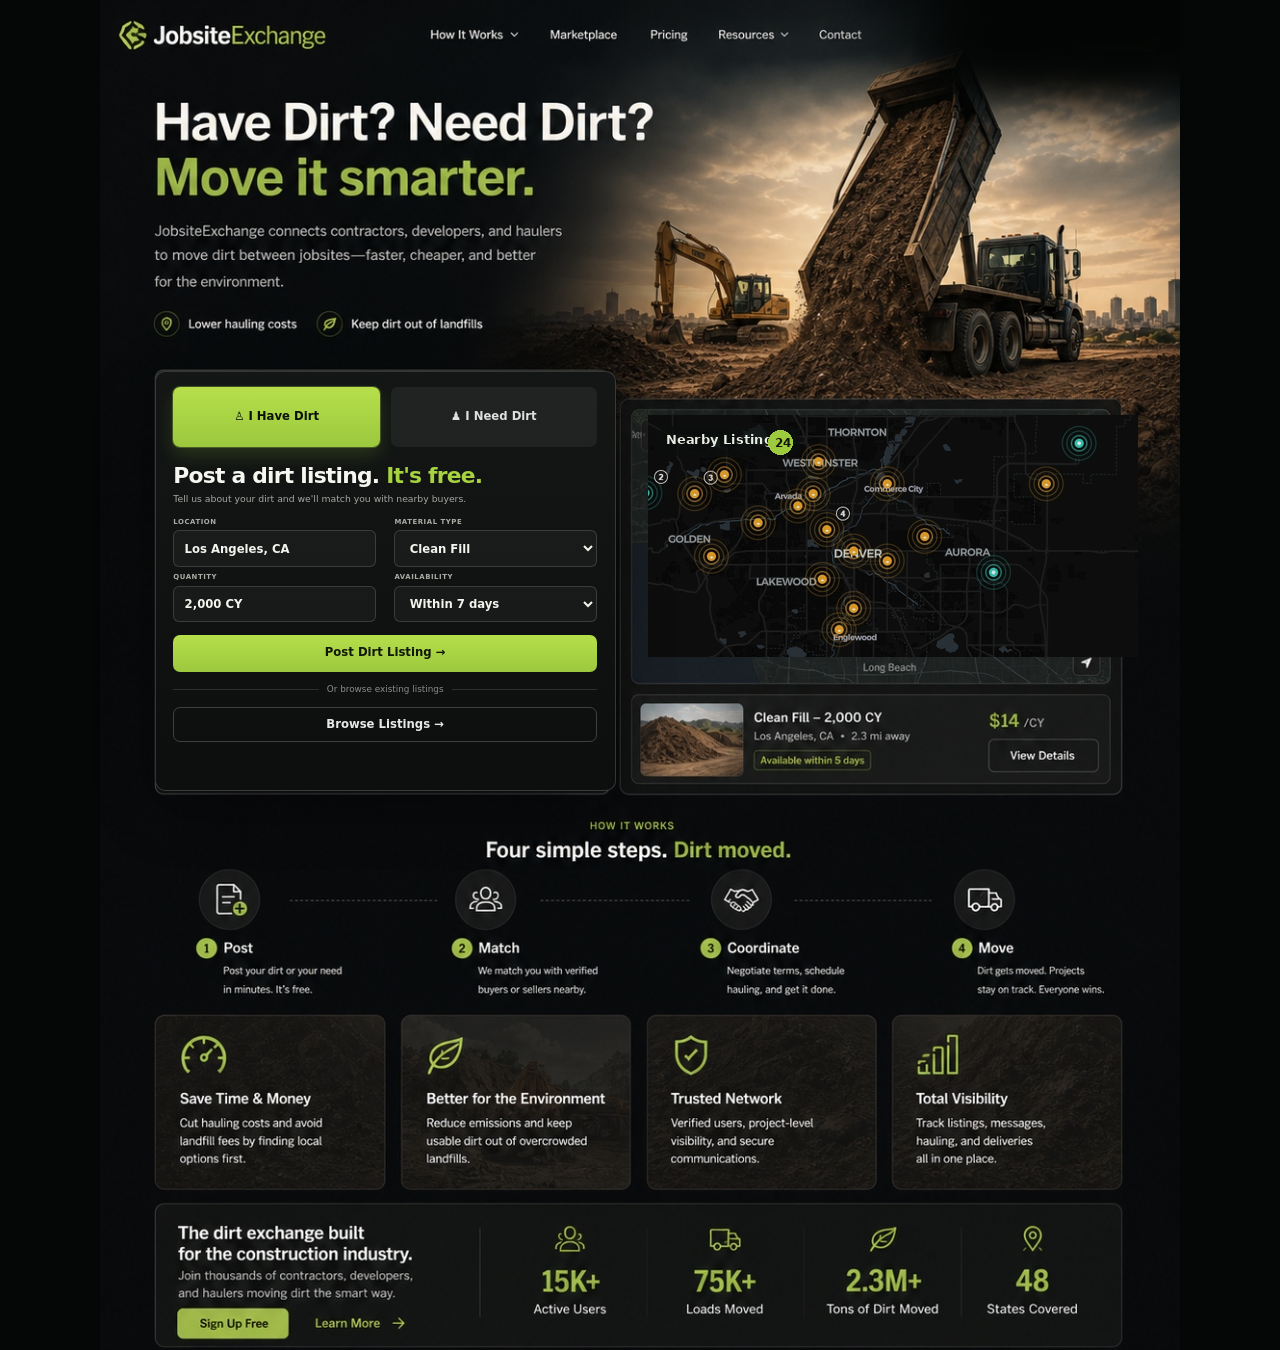
==== index.html @ 37ec5fbb "Initial commit via Netlify [skip ci]" ====
<!doctype html>
<html lang="en">
  <head>
    <meta charset="UTF-8" />
    <meta name="viewport" content="width=device-width, initial-scale=1.0" />
    <title>JobsiteExchange — Move Dirt Smarter</title>
    <meta name="description" content="Connect jobsites that have dirt with jobsites that need it. Post free listings, browse nearby suppliers, and move material smarter with JobsiteExchange." />
    <meta property="og:title" content="JobsiteExchange — Move Dirt Smarter" />
    <meta property="og:description" content="Connect jobsites that have dirt with jobsites that need it. Post free listings and browse nearby suppliers." />
    <meta property="og:type" content="website" />
    <meta property="og:url" content="https://jobsiteexchange.com/" />
    <meta property="og:image" content="https://jobsiteexchange.com/approved-homepage-visual.png" />
    <meta name="twitter:card" content="summary_large_image" />
    <meta name="twitter:title" content="JobsiteExchange — Move Dirt Smarter" />
    <meta name="twitter:description" content="Connect jobsites that have dirt with jobsites that need it." />
    <meta name="twitter:image" content="https://jobsiteexchange.com/approved-homepage-visual.png" />
    <link rel="stylesheet" href="./styles.css" />
  </head>
  <body>
    <main class="mockup-shell" aria-label="JobsiteExchange homepage">
      <div class="mockup-frame">
        <div
          class="mockup-image"
          role="img"
          aria-label="JobsiteExchange homepage — move dirt smarter"
        ></div>

        <section class="listing-card-live" aria-label="Post a dirt listing">
          <div class="intent-toggle" role="tablist" aria-label="Listing intent">
            <button class="intent-tab is-active" type="button" role="tab" aria-selected="true" data-mode="have">
              <span aria-hidden="true">♙</span>
              I Have Dirt
            </button>
            <button class="intent-tab" type="button" role="tab" aria-selected="false" data-mode="need">
              <span aria-hidden="true">♟</span>
              I Need Dirt
            </button>
          </div>

          <form class="quick-listing-form" id="quickListingForm" data-mode="have">
            <div class="form-copy">
              <h2 id="formTitle">Post a dirt listing. <span>It's free.</span></h2>
              <p id="formSubtitle">Tell us about your dirt and we'll match you with nearby buyers.</p>
            </div>

            <div class="field-grid">
              <label class="field">
                <span id="locationLabel">Location</span>
                <input id="locationField" name="location" type="text" value="Los Angeles, CA" autocomplete="street-address" />
              </label>
              <label class="field">
                <span id="materialLabel">Material Type</span>
                <select id="materialField" name="material">
                  <option>Clean Fill</option>
                  <option>Topsoil</option>
                  <option>Aggregate</option>
                  <option>Concrete</option>
                  <option>Mixed Dirt</option>
                </select>
              </label>
              <label class="field">
                <span id="quantityLabel">Quantity</span>
                <input id="quantityField" name="quantity" type="text" value="2,000 CY" inputmode="numeric" />
              </label>
              <label class="field">
                <span id="timelineLabel">Availability</span>
                <select id="timelineField" name="timeline">
                  <option>Within 7 days</option>
                  <option>This week</option>
                  <option>Next 2 weeks</option>
                  <option>Flexible</option>
                </select>
              </label>
            </div>

            <button class="primary-action" id="formSubmit" type="submit">Post Dirt Listing <span aria-hidden="true">→</span></button>
            <div class="divider"><span></span><em>Or browse existing listings</em><span></span></div>
            <button class="secondary-action" id="browseListings" type="button">Browse Listings <span aria-hidden="true">→</span></button>
          </form>
        </section>

        <!-- Nav hotspots -->
        <a class="hotspot logo" href="https://jobsiteexchange.com/" aria-label="Go to homepage"></a>
        <a class="hotspot nav-how" href="#how" aria-label="How it works"></a>
        <a class="hotspot nav-market" href="https://jobsiteexchange.com/#/map" aria-label="Marketplace map"></a>
        <a class="hotspot nav-pricing" href="#pricing" aria-label="Pricing"></a>
        <a class="hotspot nav-resources" href="#resources" aria-label="Resources"></a>
        <a class="hotspot nav-contact" href="#contact" aria-label="Contact"></a>

        <!-- Map card hotspots -->
        <a class="hotspot map-widget" href="https://jobsiteexchange.com/#/map" aria-label="Open map"></a>
        <a class="hotspot view-details" href="https://jobsiteexchange.com/#/map" aria-label="View listing details"></a>

        <!-- How it works hotspots -->
        <a class="hotspot how-post" href="#how" aria-label="How posting works"></a>
        <a class="hotspot how-match" href="#how" aria-label="How matching works"></a>
        <a class="hotspot how-coordinate" href="#how" aria-label="How coordination works"></a>
        <a class="hotspot how-move" href="#how" aria-label="How moving works"></a>

        <!-- Bottom CTA hotspots -->
        <a class="hotspot bottom-post" href="https://jobsiteexchange.com/#/post" aria-label="Post free listing"></a>
        <a class="hotspot bottom-learn" href="#how" aria-label="Learn more"></a>

        <!-- Scroll anchor targets -->
        <span id="how" class="anchor-target" aria-hidden="true"></span>
        <span id="pricing" class="anchor-target" aria-hidden="true"></span>
        <span id="resources" class="anchor-target" aria-hidden="true"></span>
        <span id="contact" class="anchor-target" aria-hidden="true"></span>
      </div>
    </main>

    <script>
      const listingContent = {
        have: {
          title: 'Post a dirt listing.',
          accent: 'It\'s free.',
          subtitle: 'Tell us about your dirt and we\'ll match you with nearby buyers.',
          labels: ['Location', 'Material Type', 'Quantity', 'Availability'],
          location: 'Los Angeles, CA',
          quantity: '2,000 CY',
          timeline: ['Within 7 days', 'This week', 'Next 2 weeks', 'Flexible'],
          materials: ['Clean Fill', 'Topsoil', 'Aggregate', 'Concrete', 'Mixed Dirt'],
          cta: 'Post Dirt Listing',
          intent: 'have-dirt'
        },
        need: {
          title: 'Post what you need.',
          accent: 'It\'s free.',
          subtitle: 'Tell us what your jobsite needs and we\'ll surface nearby suppliers.',
          labels: ['Jobsite Location', 'Material Needed', 'Needed Quantity', 'Timeline'],
          location: 'Denver, CO',
          quantity: '500 CY',
          timeline: ['ASAP', 'Within 7 days', 'Next 2 weeks', 'Flexible'],
          materials: ['Clean Fill', 'Structural Fill', 'Topsoil', 'Road Base', 'Aggregate'],
          cta: 'Post Need Listing',
          intent: 'need-dirt'
        }
      };

      const tabs = Array.from(document.querySelectorAll('.intent-tab'));
      const form = document.getElementById('quickListingForm');
      const formTitle = document.getElementById('formTitle');
      const formSubtitle = document.getElementById('formSubtitle');
      const labels = [
        document.getElementById('locationLabel'),
        document.getElementById('materialLabel'),
        document.getElementById('quantityLabel'),
        document.getElementById('timelineLabel')
      ];
      const locationField = document.getElementById('locationField');
      const quantityField = document.getElementById('quantityField');
      const materialField = document.getElementById('materialField');
      const timelineField = document.getElementById('timelineField');
      const submitButton = document.getElementById('formSubmit');
      const browseButton = document.getElementById('browseListings');

      function fillOptions(select, options) {
        select.innerHTML = options.map((value) => `<option>${value}</option>`).join('');
      }

      function setMode(mode) {
        const content = listingContent[mode];
        form.dataset.mode = mode;
        tabs.forEach((tab) => {
          const selected = tab.dataset.mode === mode;
          tab.classList.toggle('is-active', selected);
          tab.setAttribute('aria-selected', String(selected));
        });
        formTitle.innerHTML = `${content.title} <span>${content.accent}</span>`;
        formSubtitle.textContent = content.subtitle;
        labels.forEach((label, index) => {
          label.textContent = content.labels[index];
        });
        locationField.value = content.location;
        quantityField.value = content.quantity;
        fillOptions(materialField, content.materials);
        fillOptions(timelineField, content.timeline);
        submitButton.innerHTML = `${content.cta} <span aria-hidden="true">→</span>`;
      }

      tabs.forEach((tab) => {
        tab.addEventListener('click', () => setMode(tab.dataset.mode));
      });

      form.addEventListener('submit', (event) => {
        event.preventDefault();
        const mode = form.dataset.mode || 'have';
        const intent = listingContent[mode].intent;
        window.location.href = `https://jobsiteexchange.com/#/post?intent=${intent}`;
      });

      browseButton.addEventListener('click', () => {
        window.location.href = 'https://jobsiteexchange.com/#/map';
      });
    </script>
  </body>
</html>
---- styles.css ----
:root {
  --page-bg: #050706;
  --green: #b6df4a;
  --green-dark: #9bc83e;
  --focus: #b6df4a;
}

* {
  box-sizing: border-box;
}

html,
body {
  min-height: 100%;
  margin: 0;
  background: var(--page-bg);
}

body {
  display: flex;
  justify-content: center;
  color: #fff;
  font-family: ui-sans-serif, system-ui, -apple-system, BlinkMacSystemFont, "Segoe UI", sans-serif;
}

.mockup-shell {
  width: 100%;
  min-height: 100vh;
  display: flex;
  justify-content: center;
  align-items: flex-start;
  background:
    radial-gradient(circle at 50% 0%, rgba(158, 203, 61, 0.08), transparent 30rem),
    #050706;
}

.mockup-frame {
  position: relative;
  width: min(1080px, 100vw);
  aspect-ratio: 1080 / 1350;
  margin: 0 auto;
  container-type: inline-size;
}

.mockup-image {
  position: absolute;
  inset: 0;
  display: block;
  width: 100%;
  height: 100%;
  background-image: url("./approved-homepage-visual.png");
  background-size: 100% 100%;
  background-repeat: no-repeat;
  user-select: none;
}

/* ── Live form card ── */
.listing-card-live {
  position: absolute;
  left: 5.05%;
  top: 27.45%;
  width: 42.7%;
  height: 31.15%;
  z-index: 8;
  padding: 1.45% 1.65% 1.35%;
  border: 1px solid rgba(255, 255, 255, 0.16);
  border-radius: 10px;
  background:
    linear-gradient(180deg, rgba(20, 23, 22, 0.97), rgba(13, 15, 14, 0.98)),
    rgba(10, 12, 11, 0.96);
  box-shadow: 0 18px 55px rgba(0, 0, 0, 0.34);
  color: #f4f4ee;
}

/* ── Toggle ── */
.intent-toggle {
  display: grid;
  grid-template-columns: 1fr 1fr;
  gap: 2.6%;
  height: 15.3%;
  margin-bottom: 4.2%;
}

.intent-tab {
  appearance: none;
  border: 0;
  border-radius: 7px;
  background: rgba(255, 255, 255, 0.055);
  color: rgba(255, 255, 255, 0.86);
  cursor: pointer;
  font: 700 1.08cqw / 1 ui-sans-serif, system-ui, -apple-system, BlinkMacSystemFont, "Segoe UI", sans-serif;
  transition: background 140ms ease, color 140ms ease, box-shadow 140ms ease;
}

.intent-tab.is-active {
  background: linear-gradient(180deg, #b6df4a, #9bc83e);
  color: #0b1009;
  box-shadow: 0 0 0 1px rgba(201, 246, 82, 0.24), 0 8px 18px rgba(142, 183, 54, 0.2);
}

/* ── Form ── */
.quick-listing-form {
  height: 80.5%;
  display: flex;
  flex-direction: column;
}

.form-copy h2 {
  margin: 0 0 1.1%;
  color: #f6f7f1;
  font-size: 2.02cqw;
  line-height: 1.08;
  letter-spacing: -0.035em;
}

.form-copy h2 span {
  color: #a8d341;
}

.form-copy p {
  margin: 0 0 3.1%;
  color: rgba(245, 245, 238, 0.66);
  font-size: 0.86cqw;
  line-height: 1.38;
}

.field-grid {
  display: grid;
  grid-template-columns: 1fr 1fr;
  column-gap: 4.4%;
  row-gap: 6.4%;
  margin-bottom: 4.4%;
}

.field {
  display: grid;
  gap: 5px;
  min-width: 0;
}

.field span {
  color: rgba(245, 245, 238, 0.68);
  font-size: 0.64cqw;
  line-height: 1;
  font-weight: 800;
  letter-spacing: 0.08em;
  text-transform: uppercase;
}

.field input,
.field select {
  width: 100%;
  min-width: 0;
  height: 3.42cqw;
  border: 1px solid rgba(255, 255, 255, 0.15);
  border-radius: 6px;
  background: rgba(255, 255, 255, 0.035);
  color: #f4f4ee;
  padding: 0 0.95cqw;
  font: 600 1.08cqw / 1 ui-sans-serif, system-ui, -apple-system, BlinkMacSystemFont, "Segoe UI", sans-serif;
  outline: none;
}

.field select {
  color-scheme: dark;
}

.field input:focus,
.field select:focus {
  border-color: rgba(182, 223, 74, 0.72);
  box-shadow: 0 0 0 2px rgba(182, 223, 74, 0.14);
}

/* ── Buttons ── */
.primary-action,
.secondary-action {
  width: 100%;
  border-radius: 7px;
  cursor: pointer;
  font: 800 1.08cqw / 1 ui-sans-serif, system-ui, -apple-system, BlinkMacSystemFont, "Segoe UI", sans-serif;
}

.primary-action {
  height: 3.42cqw;
  border: 0;
  background: linear-gradient(180deg, #b6df4a, #9bc83e);
  color: #111809;
}

.primary-action:hover {
  background: linear-gradient(180deg, #c8f050, #aadc48);
}

.secondary-action {
  height: 3.25cqw;
  border: 1px solid rgba(255, 255, 255, 0.2);
  background: transparent;
  color: rgba(255, 255, 255, 0.9);
}

.secondary-action:hover {
  border-color: rgba(255, 255, 255, 0.4);
  background: rgba(255, 255, 255, 0.05);
}

/* ── Divider ── */
.divider {
  display: grid;
  grid-template-columns: 1fr auto 1fr;
  align-items: center;
  gap: 8px;
  margin: 3.0% 0;
  color: rgba(245, 245, 238, 0.54);
  font-size: 0.82cqw;
}

.divider span {
  height: 1px;
  background: rgba(255, 255, 255, 0.13);
}

.divider em {
  font-style: normal;
}

/* ── Hotspot links over mockup image ── */
.hotspot {
  position: absolute;
  display: block;
  border-radius: 8px;
  outline: none;
  cursor: pointer;
}

.hotspot:focus-visible {
  box-shadow:
    0 0 0 2px rgba(5, 7, 6, 0.9),
    0 0 0 5px var(--focus);
  background: rgba(182, 223, 74, 0.12);
}

.logo          { left: 1.6%;  top: 1.3%;  width: 20.0%; height: 2.7%; }
.nav-how       { left: 31.5%; top: 1.65%; width: 9.3%;  height: 2.2%; }
.nav-market    { left: 43.8%; top: 1.65%; width: 10.4%; height: 2.2%; }
.nav-pricing   { left: 55.9%; top: 1.65%; width: 6.4%;  height: 2.2%; }
.nav-resources { left: 65.0%; top: 1.65%; width: 10.0%; height: 2.2%; }
.nav-contact   { left: 78.4%; top: 1.65%; width: 7.2%;  height: 2.2%; }

.map-widget    { left: 51.7%; top: 32.5%; width: 42.5%; height: 18.2%; }
.view-details  { left: 82.2%; top: 54.9%; width: 9.8%;  height: 3.4%; }

.how-post        { left: 8.1%;  top: 64.7%; width: 13.0%; height: 10.4%; }
.how-match       { left: 32.4%; top: 64.7%; width: 14.0%; height: 10.4%; }
.how-coordinate  { left: 56.2%; top: 64.7%; width: 15.8%; height: 10.4%; }
.how-move        { left: 81.0%; top: 64.7%; width: 12.8%; height: 10.4%; }

.bottom-post  { left: 7.3%;  top: 96.7%; width: 12.7%; height: 2.4%; }
.bottom-learn { left: 21.6%; top: 96.7%; width: 11.0%; height: 2.4%; }

/* ── Anchor scroll targets ── */
.anchor-target {
  position: absolute;
  width: 1px;
  height: 1px;
  pointer-events: none;
}

#how       { left: 0; top: 82%; }
#pricing   { left: 0; top: 99%; }
#resources { left: 0; top: 99%; }
#contact   { left: 0; top: 99%; }

/* ── Mobile ── */
@media (max-width: 760px) {
  .mockup-frame {
    width: 100vw;
    margin: 0;
  }

  .listing-card-live {
    border-radius: 5px;
  }

  .field {
    gap: 2px;
  }

  .field input,
  .field select {
    padding: 0 4px;
    border-radius: 3px;
  }

  .intent-tab,
  .primary-action,
  .secondary-action {
    border-radius: 3px;
  }

  .divider {
    gap: 3px;
  }
}
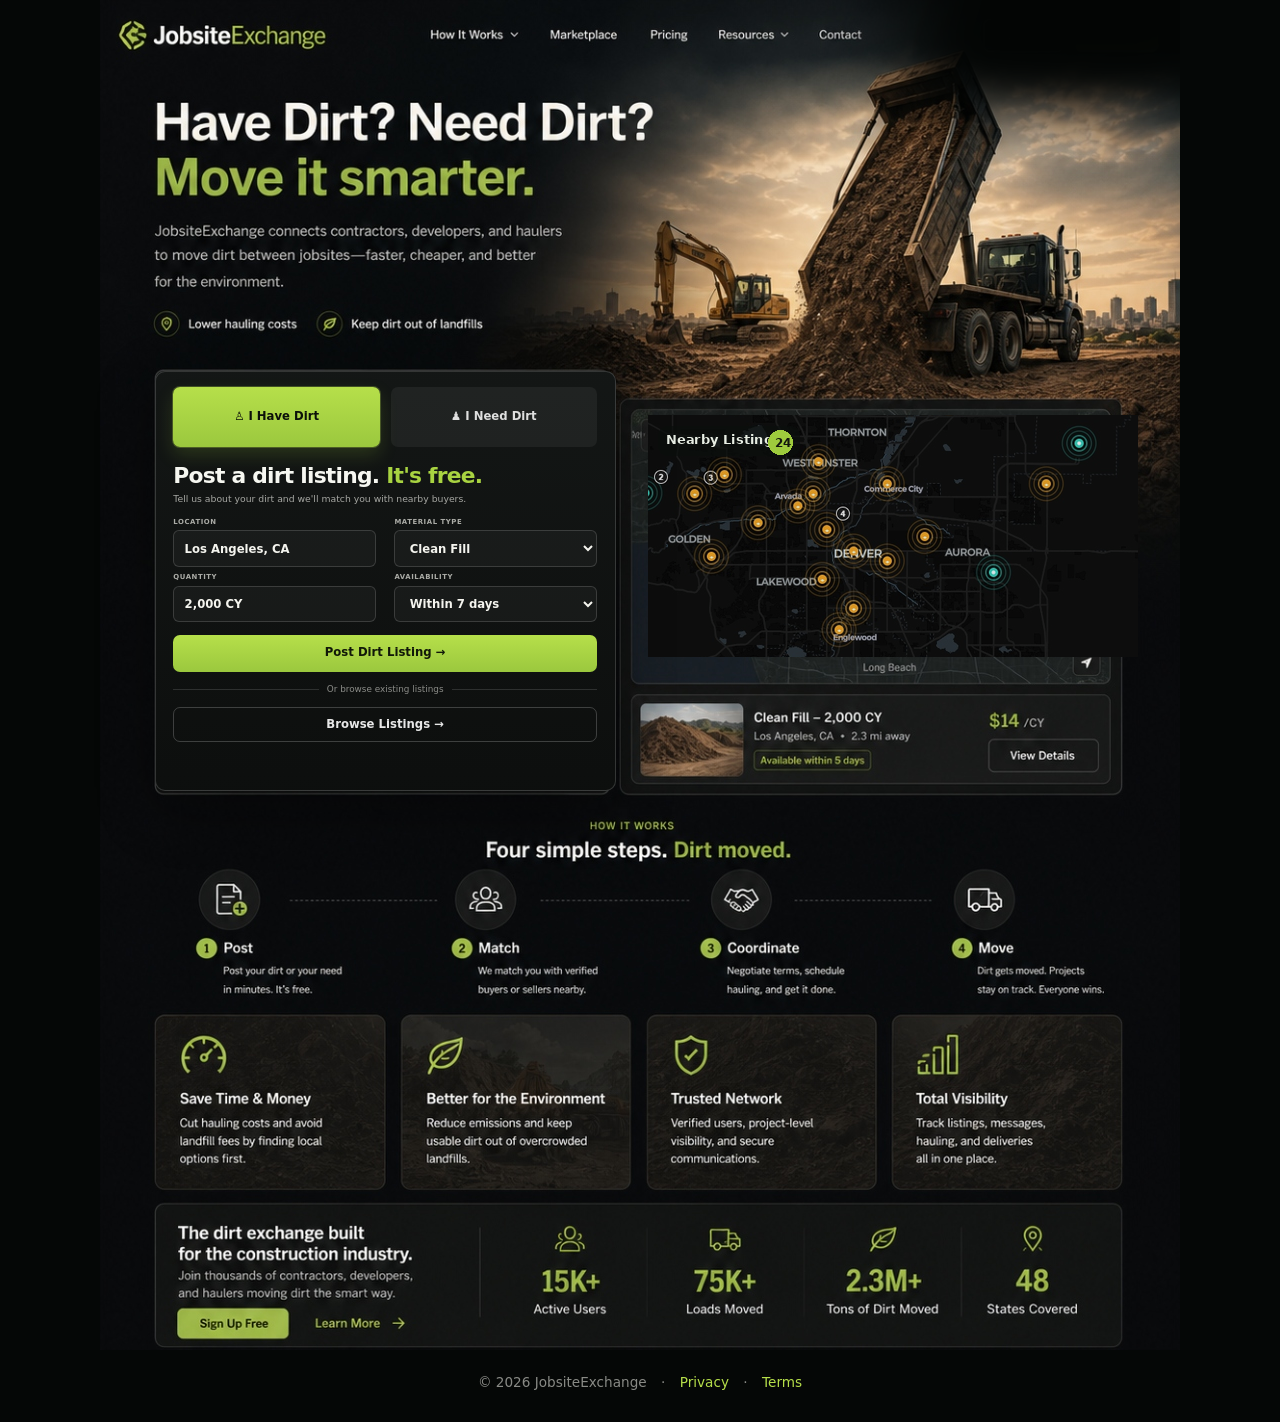
==== commit 63c05857: "Add /privacy and /terms pages for Twilio A2P compliance" ====
--- a/index.html
+++ b/index.html
@@ -108,6 +108,14 @@
         <span id="contact" class="anchor-target" aria-hidden="true"></span>
       </div>
     </main>
+
+    <footer class="site-footer">
+      <span>© 2026 JobsiteExchange</span>
+      <span aria-hidden="true">·</span>
+      <a href="/privacy">Privacy</a>
+      <span aria-hidden="true">·</span>
+      <a href="/terms">Terms</a>
+    </footer>
 
     <script>
       const listingContent = {
--- a/styles.css
+++ b/styles.css
@@ -18,9 +18,32 @@
 
 body {
   display: flex;
-  justify-content: center;
+  flex-direction: column;
+  align-items: center;
   color: #fff;
   font-family: ui-sans-serif, system-ui, -apple-system, BlinkMacSystemFont, "Segoe UI", sans-serif;
+}
+
+/* ── Site footer (legal links — keeps /privacy and /terms reachable) ── */
+.site-footer {
+  width: 100%;
+  display: flex;
+  flex-wrap: wrap;
+  justify-content: center;
+  align-items: center;
+  gap: 0.5rem 0.9rem;
+  padding: 1.5rem 1rem 2rem;
+  color: rgba(245, 245, 238, 0.55);
+  font-size: 0.85rem;
+}
+
+.site-footer a {
+  color: var(--green);
+  text-decoration: none;
+}
+
+.site-footer a:hover {
+  text-decoration: underline;
 }
 
 .mockup-shell {
